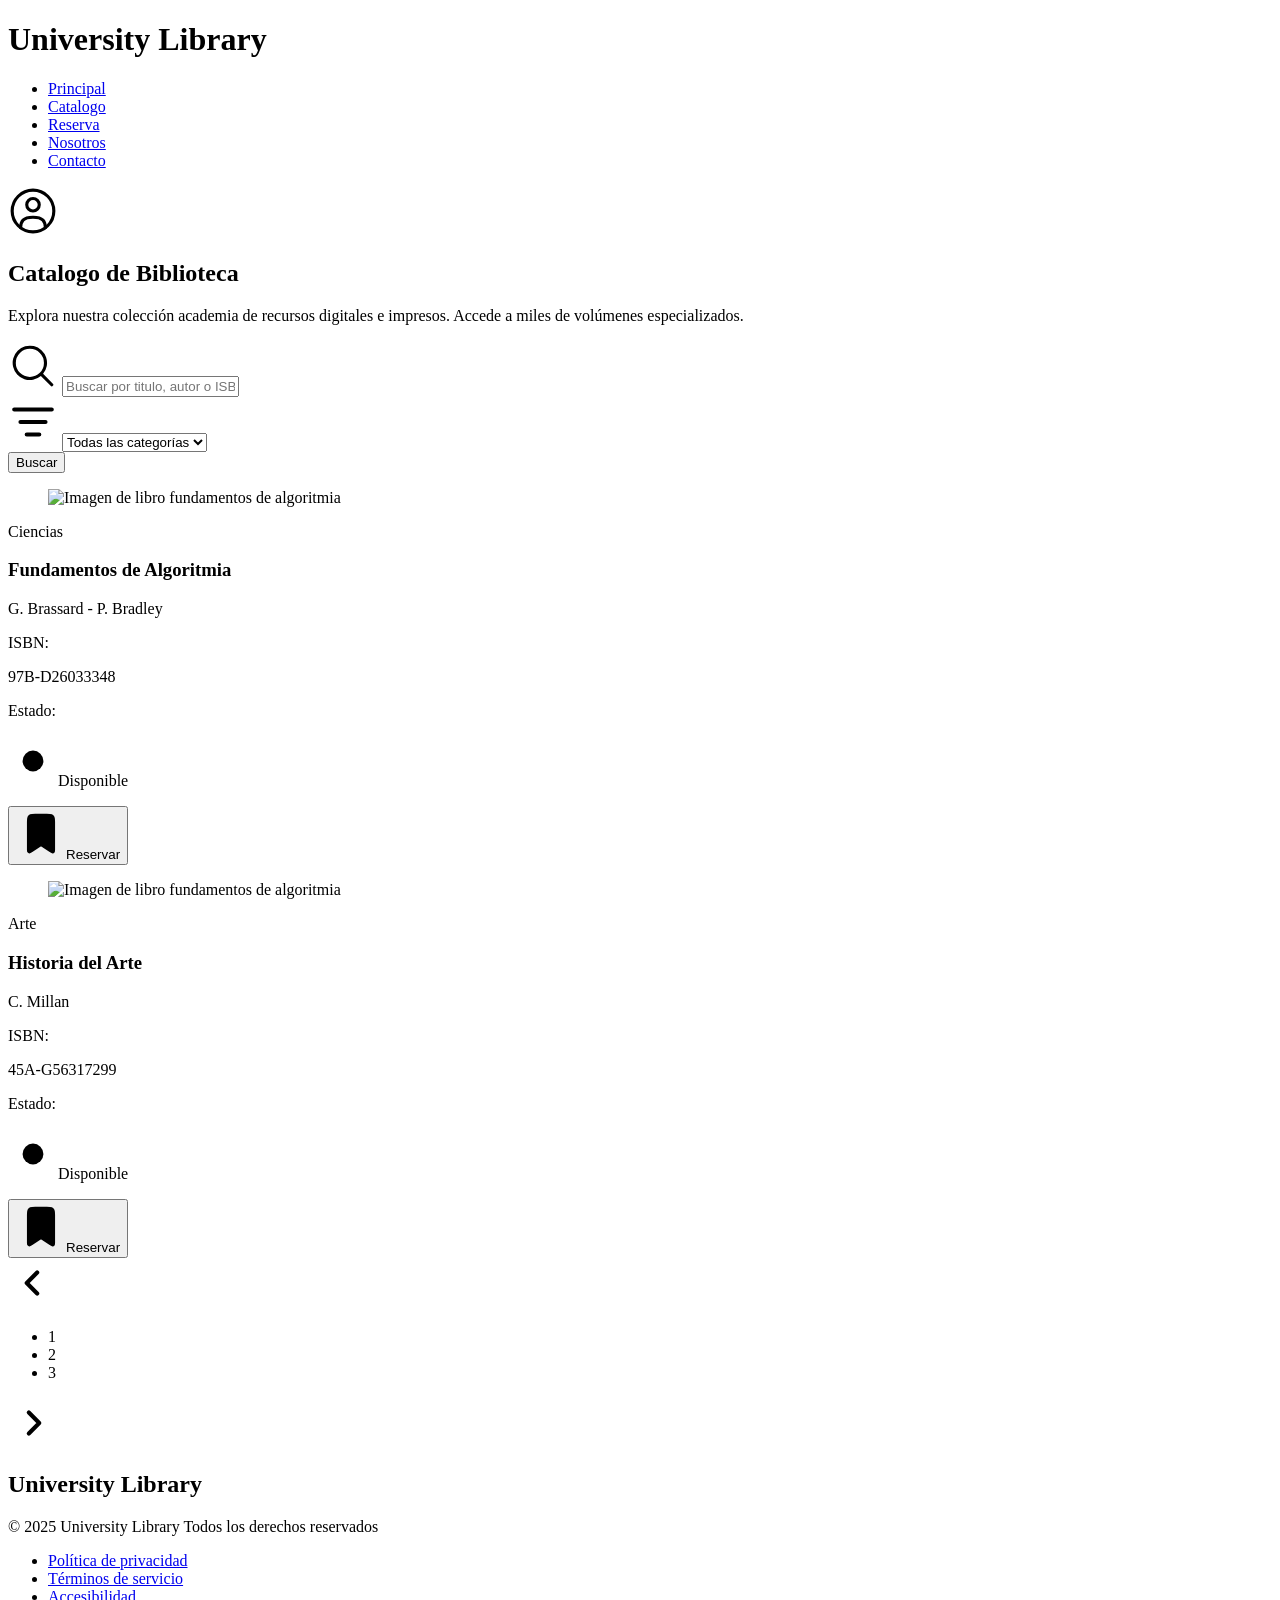
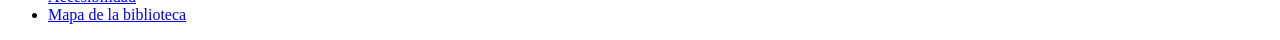
==== catalogo.html @ 0eb57100 "catalogo_y_reserva_completo" ====
<!doctype html>
<html lang="es">
  <head>
    <meta charset="UTF-8" />
    <meta name="viewport" content="width=device-width, initial-scale=1.0" />
    <title>Catalogo</title>
  </head>
  <body>
    <header>
      <h1>University Library</h1>
      <nav>
        <ul>
          <li>
            <a href="./index.html" target="_blank">Principal</a>
          </li>
          <li>
            <a href="./catalogo.html" target="_blank">Catalogo</a>
          </li>
          <li><a href="./reserva.html" target="_blank">Reserva</a></li>
          <li><a href="./nosotros.html" target="_blank">Nosotros</a></li>
          <li>
            <a href="./contacto.html" target="_blank">Contacto</a>
          </li>
        </ul>
      </nav>
      <svg
        xmlns="http://www.w3.org/2000/svg"
        width="50"
        height="50"
        viewBox="0 0 24 24"
      >
        <g fill="none" stroke="#000" stroke-width="1.5">
          <circle cx="12" cy="9" r="3" />
          <circle cx="12" cy="12" r="10" />
          <path
            stroke-linecap="round"
            d="M17.97 20c-.16-2.892-1.045-5-5.97-5s-5.81 2.108-5.97 5"
          />
        </g>
      </svg>
    </header>
    <main>
      <section>
        <h2>Catalogo de Biblioteca</h2>
        <p>
          Explora nuestra colección academia de recursos digitales e impresos.
          Accede a miles de volúmenes especializados.
        </p>
      </section>
      <section>
        <form action="">
          <div class="">
            <svg
              xmlns="http://www.w3.org/2000/svg"
              width="50"
              height="50"
              viewBox="0 0 256 256"
            >
              <path
                fill="#000"
                d="m229.66 218.34l-50.07-50.06a88.11 88.11 0 1 0-11.31 11.31l50.06 50.07a8 8 0 0 0 11.32-11.32M40 112a72 72 0 1 1 72 72a72.08 72.08 0 0 1-72-72"
              />
            </svg>
            <input
              type="text"
              name=""
              id=""
              placeholder="Buscar por titulo, autor o ISBN..."
            />
          </div>
          <div class="">
            <svg
              xmlns="http://www.w3.org/2000/svg"
              width="50"
              height="50"
              viewBox="0 0 24 24"
            >
              <path
                fill="none"
                stroke="#000"
                stroke-linecap="round"
                stroke-linejoin="round"
                stroke-width="2"
                d="M3 6h18M6 12h12m-9 6h6"
              />
            </svg>
            <select name="" id="">
              <option value="">Todas las categorías</option>
              <option value="">Terror</option>
              <option value="">Acción</option>
              <option value="">Romance</option>
            </select>
          </div>
          <button>Buscar</button>
        </form>
      </section>
      <!--Contenedor de cartas de libros-->
      <section>
        <section>
          <article>
            <figure>
              <img
                src="./Images/Img_libros/Fundamentos_algoritmia.jpg"
                alt="Imagen de libro fundamentos de algoritmia"
              />
            </figure>
            <div class="">
              <p>Ciencias</p>
              <div class="">
                <h3>Fundamentos de Algoritmia</h3>
                <p>G. Brassard - P. Bradley</p>
              </div>
              <div class="">
                <span>
                  <p>ISBN:</p>
                  <p>97B-D26033348</p>
                </span>
                <span>
                  <p>Estado:</p>
                  <p>
                    <svg
                      xmlns="http://www.w3.org/2000/svg"
                      width="50"
                      height="50"
                      viewBox="0 0 24 24"
                    >
                      <path
                        fill="#000"
                        d="M12 17a5 5 0 1 1 0-10a5 5 0 0 1 0 10Z"
                      /></svg
                    >Disponible
                  </p>
                </span>
              </div>
            </div>
            <button>
              <svg
                xmlns="http://www.w3.org/2000/svg"
                width="50"
                height="50"
                viewBox="0 0 24 24"
              >
                <path
                  fill="#000"
                  stroke="#000"
                  stroke-linecap="round"
                  stroke-linejoin="round"
                  stroke-width="1.5"
                  d="M6 6.2c0-1.12 0-1.68.218-2.108a2 2 0 0 1 .874-.874C7.52 3 8.08 3 9.2 3h5.6c1.12 0 1.68 0 2.108.218a2 2 0 0 1 .874.874C18 4.52 18 5.08 18 6.2v13.305c0 .486 0 .729-.101.862a.5.5 0 0 1-.37.198c-.167.01-.369-.125-.773-.394L12 17l-4.756 3.17c-.404.27-.606.405-.774.395a.5.5 0 0 1-.369-.198C6 20.234 6 19.991 6 19.505z"
                /></svg
              >Reservar
            </button>
          </article>
          <article>
            <figure>
              <img
                src="./Images/Img_libros/Historia_del_arte.png"
                alt="Imagen de libro fundamentos de algoritmia"
              />
            </figure>
            <div class="">
              <p>Arte</p>
              <div class="">
                <h3>Historia del Arte</h3>
                <p>C. Millan</p>
              </div>
              <div class="">
                <span>
                  <p>ISBN:</p>
                  <p>45A-G56317299</p>
                </span>
                <span>
                  <p>Estado:</p>
                  <p>
                    <svg
                      xmlns="http://www.w3.org/2000/svg"
                      width="50"
                      height="50"
                      viewBox="0 0 24 24"
                    >
                      <path
                        fill="#000"
                        d="M12 17a5 5 0 1 1 0-10a5 5 0 0 1 0 10Z"
                      /></svg
                    >Disponible
                  </p>
                </span>
              </div>
            </div>
            <button>
              <svg
                xmlns="http://www.w3.org/2000/svg"
                width="50"
                height="50"
                viewBox="0 0 24 24"
              >
                <path
                  fill="#000"
                  stroke="#000"
                  stroke-linecap="round"
                  stroke-linejoin="round"
                  stroke-width="1.5"
                  d="M6 6.2c0-1.12 0-1.68.218-2.108a2 2 0 0 1 .874-.874C7.52 3 8.08 3 9.2 3h5.6c1.12 0 1.68 0 2.108.218a2 2 0 0 1 .874.874C18 4.52 18 5.08 18 6.2v13.305c0 .486 0 .729-.101.862a.5.5 0 0 1-.37.198c-.167.01-.369-.125-.773-.394L12 17l-4.756 3.17c-.404.27-.606.405-.774.395a.5.5 0 0 1-.369-.198C6 20.234 6 19.991 6 19.505z"
                /></svg
              >Reservar
            </button>
          </article>
        </section>
        <div class="">
          <svg
            xmlns="http://www.w3.org/2000/svg"
            width="50"
            height="50"
            viewBox="0 0 24 24"
          >
            <path
              fill="none"
              stroke="#000"
              stroke-dasharray="10"
              stroke-linecap="round"
              stroke-linejoin="round"
              stroke-width="2"
              d="M9 12l5 -5M9 12l5 5"
            >
              <animate
                fill="freeze"
                attributeName="stroke-dashoffset"
                dur="0.4s"
                values="10;0"
              />
            </path>
          </svg>
          <ul>
            <li>1</li>
            <li>2</li>
            <li>3</li>
          </ul>
          <svg
            xmlns="http://www.w3.org/2000/svg"
            width="50"
            height="50"
            viewBox="0 0 24 24"
          >
            <path
              fill="none"
              stroke="#000"
              stroke-dasharray="10"
              stroke-linecap="round"
              stroke-linejoin="round"
              stroke-width="2"
              d="M15 12l-5 -5M15 12l-5 5"
            >
              <animate
                fill="freeze"
                attributeName="stroke-dashoffset"
                dur="0.4s"
                values="10;0"
              />
            </path>
          </svg>
        </div>
      </section>
    </main>
    <footer>
      <div class="">
        <h2>University Library</h2>
        <p>&copy; 2025 University Library Todos los derechos reservados</p>
      </div>
      <ul>
        <li>
          <a href="#">Política de privacidad</a>
        </li>
        <li>
          <a href="#">Términos de servicio</a>
        </li>
        <li>
          <a href="#">Accesibilidad</a>
        </li>
        <li>
          <a href="#">Mapa de la biblioteca</a>
        </li>
      </ul>
    </footer>
  </body>
</html>
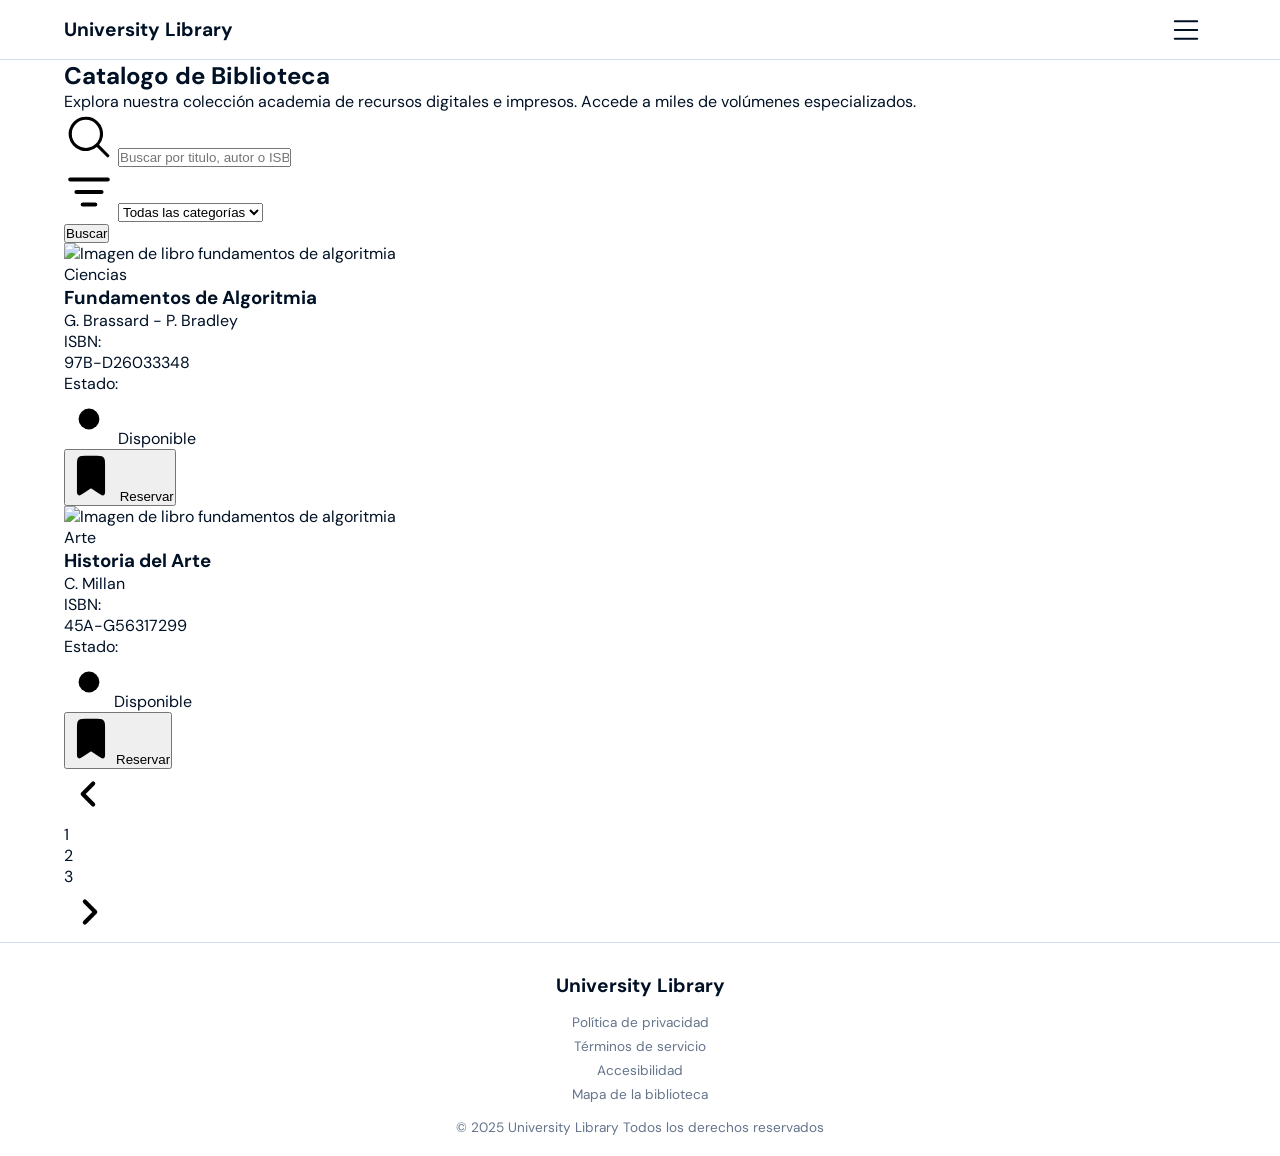
==== commit f4453deb: "estilos base aplicados" ====
--- a/catalogo.html
+++ b/catalogo.html
@@ -2,53 +2,71 @@
 <html lang="es">
   <head>
     <meta charset="UTF-8" />
-    <meta name="viewport" content="width=device-width, initial-scale=1.0" />
+    <meta
+      name="viewport"
+      content="width=device-width, 
+    initial-scale=1.0"
+    />
+    <link rel="stylesheet" href="./styles/base.css" />
+    <link rel="stylesheet" href="./styles/layout.css" />
+    <link rel="stylesheet" href="./styles/components.css" />
+    <link rel="stylesheet" href="./styles/pages.css" />
+    <link rel="stylesheet" href="./styles/responsive.css" />
     <title>Catalogo</title>
   </head>
-  <body>
-    <header>
-      <h1>University Library</h1>
-      <nav>
-        <ul>
-          <li>
-            <a href="./index.html" target="_blank">Principal</a>
-          </li>
-          <li>
-            <a href="./catalogo.html" target="_blank">Catalogo</a>
-          </li>
-          <li><a href="./reserva.html" target="_blank">Reserva</a></li>
-          <li><a href="./nosotros.html" target="_blank">Nosotros</a></li>
-          <li>
-            <a href="./contacto.html" target="_blank">Contacto</a>
-          </li>
-        </ul>
-      </nav>
-      <svg
-        xmlns="http://www.w3.org/2000/svg"
-        width="50"
-        height="50"
-        viewBox="0 0 24 24"
-      >
-        <g fill="none" stroke="#000" stroke-width="1.5">
-          <circle cx="12" cy="9" r="3" />
-          <circle cx="12" cy="12" r="10" />
-          <path
-            stroke-linecap="round"
-            d="M17.97 20c-.16-2.892-1.045-5-5.97-5s-5.81 2.108-5.97 5"
-          />
-        </g>
-      </svg>
+  <body class="overflow">
+    <header class="header">
+      <div class="header__container container">
+        <h1 class="header__logo">University Library</h1>
+        <div class="header__menuIcon"></div>
+        <nav class="header__nav">
+          <ul class="header__navList">
+            <h2 class="header__logo">University Library</h2>
+            <li class="header__navLi">
+              <a href="./index.html" class="header__navLink">Principal</a>
+            </li>
+            <li class="header__navLi">
+              <a href="./catalogo.html" class="header__navLink">Catalogo</a>
+            </li>
+            <li class="header__navLi">
+              <a href="./reserva.html" class="header__navLink">Reserva</a>
+            </li>
+            <li class="header__navLi">
+              <a href="./nosotros.html" class="header__navLink">Nosotros</a>
+            </li>
+            <li>
+              <a href="./contacto.html" class="header__navLink">Contacto</a>
+            </li>
+          </ul>
+        </nav>
+        <svg
+          xmlns="http://www.w3.org/2000/svg"
+          width="30"
+          height="30"
+          viewBox="0 0 24 24"
+          class="header__userIcon"
+        >
+          <g fill="none" stroke="#001125" stroke-width="1.5">
+            <circle cx="12" cy="9" r="3" />
+            <circle cx="12" cy="12" r="10" />
+            <path
+              stroke-linecap="round"
+              d="M17.97 20c-.16-2.892-1.045-5-5.97-5s-5.81 2.108-5.97 5"
+            />
+          </g>
+        </svg>
+      </div>
     </header>
-    <main>
+    <main class="container">
       <section>
         <h2>Catalogo de Biblioteca</h2>
-        <p>
+        <p class="text">
           Explora nuestra colección academia de recursos digitales e impresos.
           Accede a miles de volúmenes especializados.
         </p>
       </section>
       <section>
-        <form action="">
+        <form>
           <div class="">
             <svg
               xmlns="http://www.w3.org/2000/svg"
@@ -63,8 +81,6 @@
             </svg>
             <input
               type="text"
-              name=""
-              id=""
               placeholder="Buscar por titulo, autor o ISBN..."
             />
           </div>
@@ -84,7 +100,7 @@
                 d="M3 6h18M6 12h12m-9 6h6"
               />
             </svg>
-            <select name="" id="">
+            <select>
               <option value="">Todas las categorías</option>
               <option value="">Terror</option>
               <option value="">Acción</option>
@@ -111,11 +127,11 @@
                 <p>G. Brassard - P. Bradley</p>
               </div>
               <div class="">
-                <span>
+                <div>
                   <p>ISBN:</p>
                   <p>97B-D26033348</p>
-                </span>
-                <span>
+                </div>
+                <div>
                   <p>Estado:</p>
                   <p>
                     <svg
@@ -127,10 +143,11 @@
                       <path
                         fill="#000"
                         d="M12 17a5 5 0 1 1 0-10a5 5 0 0 1 0 10Z"
-                      /></svg
-                    >Disponible
+                      />
+                    </svg>
+                    Disponible
                   </p>
-                </span>
+                </div>
               </div>
             </div>
             <button>
@@ -147,8 +164,9 @@
                   stroke-linejoin="round"
                   stroke-width="1.5"
                   d="M6 6.2c0-1.12 0-1.68.218-2.108a2 2 0 0 1 .874-.874C7.52 3 8.08 3 9.2 3h5.6c1.12 0 1.68 0 2.108.218a2 2 0 0 1 .874.874C18 4.52 18 5.08 18 6.2v13.305c0 .486 0 .729-.101.862a.5.5 0 0 1-.37.198c-.167.01-.369-.125-.773-.394L12 17l-4.756 3.17c-.404.27-.606.405-.774.395a.5.5 0 0 1-.369-.198C6 20.234 6 19.991 6 19.505z"
-                /></svg
-              >Reservar
+                />
+              </svg>
+              Reservar
             </button>
           </article>
           <article>
@@ -165,11 +183,11 @@
                 <p>C. Millan</p>
               </div>
               <div class="">
-                <span>
+                <div>
                   <p>ISBN:</p>
                   <p>45A-G56317299</p>
-                </span>
-                <span>
+                </div>
+                <div>
                   <p>Estado:</p>
                   <p>
                     <svg
@@ -184,7 +202,7 @@
                       /></svg
                     >Disponible
                   </p>
-                </span>
+                </div>
               </div>
             </div>
             <button>
@@ -261,25 +279,26 @@
         </div>
       </section>
     </main>
-    <footer>
-      <div class="">
-        <h2>University Library</h2>
+    <footer class="footer">
+      <div class="footer__container container">
+        <h2 class="footer__logo">University Library</h2>
+        <ul class="footer__list">
+          <li class="footer__li">
+            <a href="#" class="footer__link">Política de privacidad</a>
+          </li>
+          <li class="footer__li">
+            <a href="#" class="footer__link">Términos de servicio</a>
+          </li>
+          <li class="footer__li">
+            <a href="#" class="footer__link">Accesibilidad</a>
+          </li>
+          <li class="footer__li">
+            <a href="#" class="footer__link">Mapa de la biblioteca</a>
+          </li>
+        </ul>
         <p>&copy; 2025 University Library Todos los derechos reservados</p>
       </div>
-      <ul>
-        <li>
-          <a href="#">Política de privacidad</a>
-        </li>
-        <li>
-          <a href="#">Términos de servicio</a>
-        </li>
-        <li>
-          <a href="#">Accesibilidad</a>
-        </li>
-        <li>
-          <a href="#">Mapa de la biblioteca</a>
-        </li>
-      </ul>
     </footer>
   </body>
+  <script src="./js/main.js"></script>
 </html>
--- a/styles/base.css
+++ b/styles/base.css
@@ -0,0 +1,33 @@
+@import url("https://fonts.googleapis.com/css2?family=DM+Sans:ital,opsz,wght@0,9..40,100..1000;1,9..40,100..1000&display=swap");
+
+@import "./utils.css";
+
+* {
+  padding: 0;
+  margin: 0;
+  box-sizing: border-box;
+}
+
+.overflow {
+  overflow-x: hidden;
+}
+
+body {
+  font-family: "DM Sans", sans-serif;
+  color: var(--c-primary);
+}
+
+.container {
+  width: 90%;
+  max-width: 1270px;
+  margin: 0 auto;
+}
+
+ul {
+  list-style: none;
+}
+
+a {
+  text-decoration: none;
+  color: var(--c-secondary);
+}
--- a/styles/layout.css
+++ b/styles/layout.css
@@ -0,0 +1,98 @@
+@import "./utils.css";
+
+:root {
+  --menu-bar: url("../Images/Icons/bar.svg");
+  --menu-close: url("../Images/Icons/close.svg");
+}
+
+/*Header Styles*/
+.header {
+  height: 60px;
+  border-bottom: 1px solid var(--c-tertiary-light);
+}
+.header__container {
+  display: grid;
+  grid-template-columns: 1fr 60px;
+  align-items: center;
+  height: 100%;
+}
+.header__logo {
+  font-size: 1.2rem;
+}
+.header__nav {
+  position: absolute;
+  top: 0;
+  left: -100%;
+  right: 0;
+  bottom: 0;
+  display: grid;
+  align-items: center;
+  justify-items: center;
+  width: 100%;
+  padding: 20px;
+  background-color: var(--c-neutral);
+  transition: left 0.3s ease-in-out;
+}
+.header__navList {
+  display: flex;
+  flex-direction: column;
+  align-items: center;
+  gap: 1rem;
+}
+.header__navList h2 {
+  padding-bottom: 14px;
+}
+.header__userIcon {
+  display: none;
+  justify-self: center;
+  width: 32px;
+  cursor: pointer;
+}
+.header__menuIcon {
+  position: relative;
+  z-index: 60;
+  align-self: center;
+  justify-self: center;
+  width: 30px;
+  height: 30px;
+  background-image: var(--menu-bar);
+  background-position: center;
+  background-size: cover;
+  transition: background 0.3s ease-in-out;
+}
+.header__menuIcon--close {
+  background-image: var(--menu-close);
+}
+.header__nav--active {
+  left: 0;
+}
+/*--------------------------------------------------------------*/
+
+/*Footer Styles*/
+.footer {
+  padding-top: 30px;
+  padding-bottom: 20px;
+  border-top: 1px solid var(--c-tertiary-light);
+}
+.footer__container {
+  display: grid;
+  justify-items: center;
+  gap: 1rem;
+  font-size: 0.85rem;
+  color: var(--c-tertiary);
+  text-align: center;
+}
+
+.footer__logo {
+  font-size: 1.2rem;
+  color: var(--c-primary);
+}
+
+.footer__list {
+  display: flex;
+  flex-direction: column;
+  gap: 7px;
+}
+.footer__link {
+  color: var(--c-tertiary);
+}
--- a/styles/components.css
+++ b/styles/components.css
@@ -0,0 +1,8 @@
+.btn__blue {
+  width: 190px;
+  height: 45px;
+  font-size: 18px;
+  color: white;
+  background-color: rgb(16, 16, 85);
+  border: none;
+}
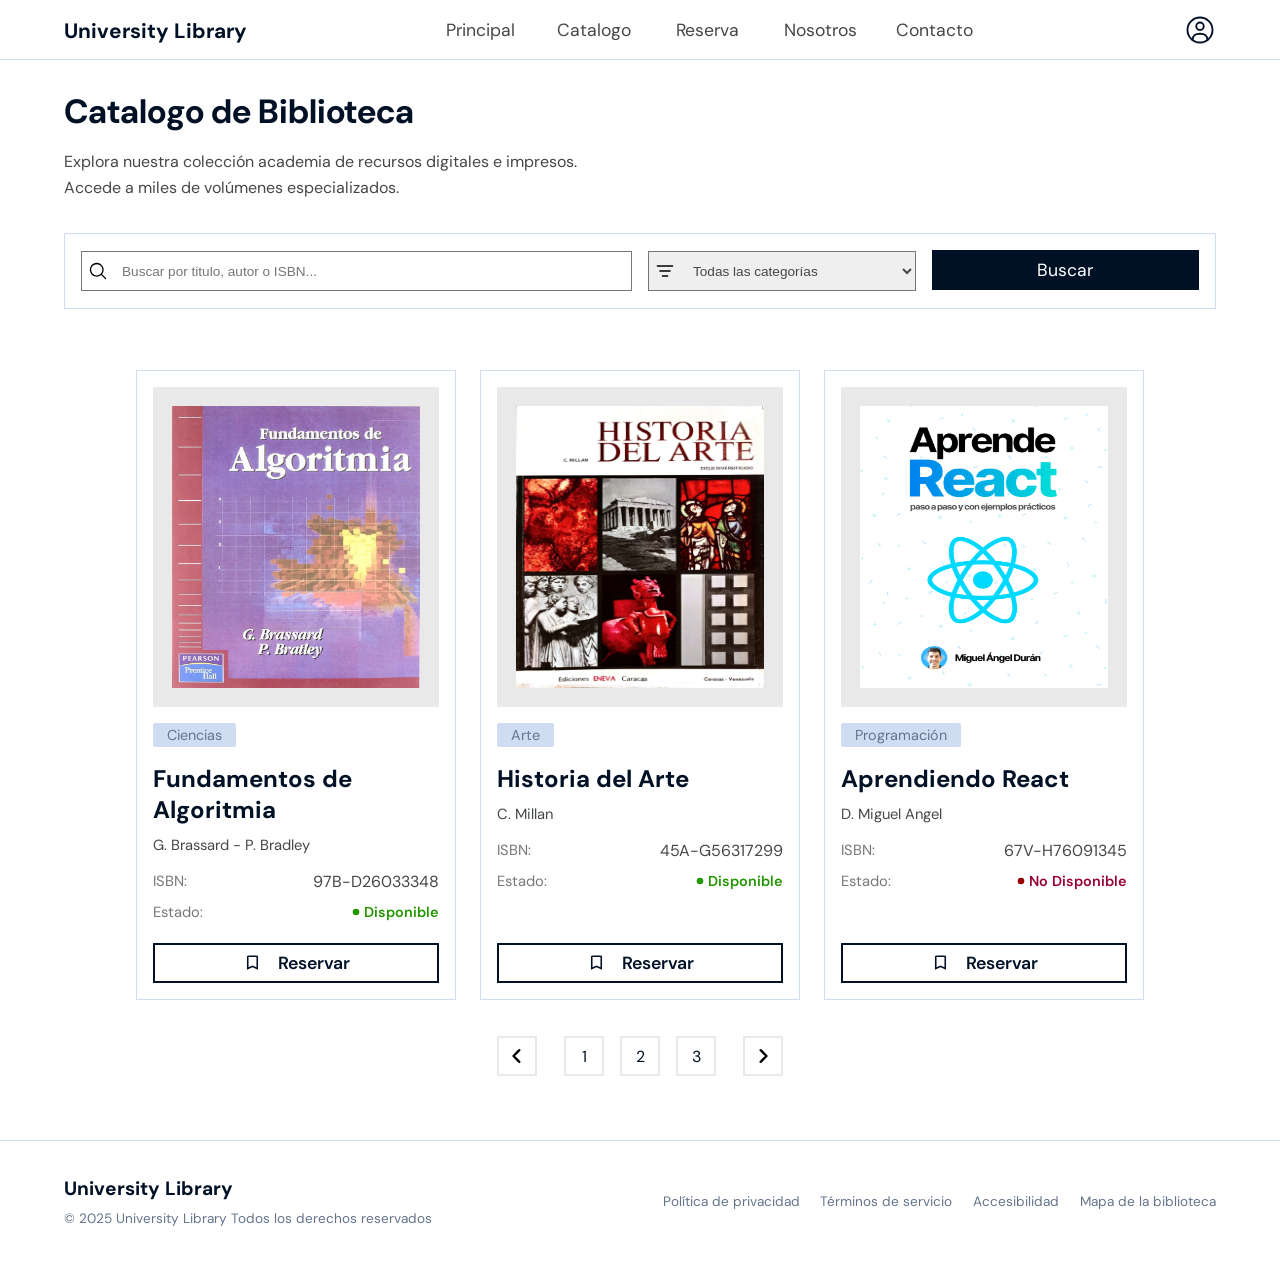
==== commit 0725c0f9: "estilos de paginas in-re-ca aplicados" ====
--- a/catalogo.html
+++ b/catalogo.html
@@ -10,15 +10,33 @@
     <link rel="stylesheet" href="./styles/base.css" />
     <link rel="stylesheet" href="./styles/layout.css" />
     <link rel="stylesheet" href="./styles/components.css" />
-    <link rel="stylesheet" href="./styles/pages.css" />
-    <link rel="stylesheet" href="./styles/responsive.css" />
+    <link rel="stylesheet" href="./styles/pages/catalog.css" />
+    <link rel="stylesheet" href="./styles/responsive/r-catalog.css" />
     <title>Catalogo</title>
   </head>
   <body class="overflow">
     <header class="header">
       <div class="header__container container">
         <h1 class="header__logo">University Library</h1>
-        <div class="header__menuIcon"></div>
+        <div class="header__contIcons">
+          <div class="header__menuIcon"></div>
+          <svg
+            xmlns="http://www.w3.org/2000/svg"
+            width="30"
+            height="30"
+            viewBox="0 0 24 24"
+            class="header__userIcon"
+          >
+            <g fill="none" stroke="#001125" stroke-width="1.5">
+              <circle cx="12" cy="9" r="3" />
+              <circle cx="12" cy="12" r="10" />
+              <path
+                stroke-linecap="round"
+                d="M17.97 20c-.16-2.892-1.045-5-5.97-5s-5.81 2.108-5.97 5"
+              />
+            </g>
+          </svg>
+        </div>
         <nav class="header__nav">
           <ul class="header__navList">
             <h2 class="header__logo">University Library</h2>
@@ -34,45 +52,30 @@
             <li class="header__navLi">
               <a href="./nosotros.html" class="header__navLink">Nosotros</a>
             </li>
-            <li>
+            <li class="header__navLi">
               <a href="./contacto.html" class="header__navLink">Contacto</a>
             </li>
           </ul>
         </nav>
-        <svg
-          xmlns="http://www.w3.org/2000/svg"
-          width="30"
-          height="30"
-          viewBox="0 0 24 24"
-          class="header__userIcon"
-        >
-          <g fill="none" stroke="#001125" stroke-width="1.5">
-            <circle cx="12" cy="9" r="3" />
-            <circle cx="12" cy="12" r="10" />
-            <path
-              stroke-linecap="round"
-              d="M17.97 20c-.16-2.892-1.045-5-5.97-5s-5.81 2.108-5.97 5"
-            />
-          </g>
-        </svg>
       </div>
     </header>
-    <main class="container">
-      <section>
-        <h2>Catalogo de Biblioteca</h2>
-        <p class="text">
+    <main class="catalog container">
+      <section class="hero__catalog">
+        <h2 class="hero__title">Catalogo de Biblioteca</h2>
+        <p class="hero__text">
           Explora nuestra colección academia de recursos digitales e impresos.
           Accede a miles de volúmenes especializados.
         </p>
       </section>
-      <section>
-        <form>
-          <div class="">
+      <section class="section__form">
+        <form class="form__catalog">
+          <div class="form__cnInput">
             <svg
               xmlns="http://www.w3.org/2000/svg"
-              width="50"
-              height="50"
+              width="20"
+              height="20"
               viewBox="0 0 256 256"
+              class="form_iconInput"
             >
               <path
                 fill="#000"
@@ -82,14 +85,16 @@
             <input
               type="text"
               placeholder="Buscar por titulo, autor o ISBN..."
+              class="form_catInput"
             />
           </div>
-          <div class="">
+          <div class="form__cnInput">
             <svg
               xmlns="http://www.w3.org/2000/svg"
-              width="50"
-              height="50"
+              width="20"
+              height="20"
               viewBox="0 0 24 24"
+              class="form_iconInput"
             >
               <path
                 fill="none"
@@ -100,48 +105,50 @@
                 d="M3 6h18M6 12h12m-9 6h6"
               />
             </svg>
-            <select>
+            <select class="form_catInput">
               <option value="">Todas las categorías</option>
               <option value="">Terror</option>
               <option value="">Acción</option>
               <option value="">Romance</option>
             </select>
           </div>
-          <button>Buscar</button>
+          <button class="btn__blue form__cnBtn">Buscar</button>
         </form>
       </section>
       <!--Contenedor de cartas de libros-->
-      <section>
-        <section>
-          <article>
-            <figure>
+      <section class="bookCard__section">
+        <section class="bookCard__container">
+          <article class="bookCard">
+            <figure class="bookCard__figure">
               <img
-                src="./Images/Img_libros/Fundamentos_algoritmia.jpg"
+                src="./Images/Img_books/Fundamentos_algoritmia.jpg"
                 alt="Imagen de libro fundamentos de algoritmia"
+                class="bookCard__img"
               />
             </figure>
-            <div class="">
-              <p>Ciencias</p>
-              <div class="">
-                <h3>Fundamentos de Algoritmia</h3>
-                <p>G. Brassard - P. Bradley</p>
-              </div>
-              <div class="">
-                <div>
-                  <p>ISBN:</p>
-                  <p>97B-D26033348</p>
-                </div>
-                <div>
-                  <p>Estado:</p>
-                  <p>
+            <div class="bookCard__bookInfo">
+              <p class="bookCard__categoryText">Ciencias</p>
+              <div class="bookCard__bookData">
+                <h3 class="bookCard__bookTitle">Fundamentos de Algoritmia</h3>
+                <p class="bookCard__bookAutor">G. Brassard - P. Bradley</p>
+              </div>
+              <div class="bookCard__bookData">
+                <div class="bookCard__bookDataState">
+                  <p class="bookCard__isbnText">ISBN:</p>
+                  <p class="bookCard__isbnNumber">97B-D26033348</p>
+                </div>
+                <div class="bookCard__bookDataState">
+                  <p class="bookCard__isbnText">Estado:</p>
+                  <p class="bookCard__bookState">
                     <svg
                       xmlns="http://www.w3.org/2000/svg"
                       width="50"
                       height="50"
                       viewBox="0 0 24 24"
+                      class="bookCard__iconState"
                     >
                       <path
-                        fill="#000"
+                        fill="#239700"
                         d="M12 17a5 5 0 1 1 0-10a5 5 0 0 1 0 10Z"
                       />
                     </svg>
@@ -150,54 +157,53 @@
                 </div>
               </div>
             </div>
-            <button>
+            <button class="btn__blue bookCard__btnReserve">
               <svg
                 xmlns="http://www.w3.org/2000/svg"
-                width="50"
-                height="50"
+                width="19"
+                height="19"
                 viewBox="0 0 24 24"
+                class="bookCard__iconReserve"
               >
                 <path
-                  fill="#000"
-                  stroke="#000"
-                  stroke-linecap="round"
-                  stroke-linejoin="round"
-                  stroke-width="1.5"
-                  d="M6 6.2c0-1.12 0-1.68.218-2.108a2 2 0 0 1 .874-.874C7.52 3 8.08 3 9.2 3h5.6c1.12 0 1.68 0 2.108.218a2 2 0 0 1 .874.874C18 4.52 18 5.08 18 6.2v13.305c0 .486 0 .729-.101.862a.5.5 0 0 1-.37.198c-.167.01-.369-.125-.773-.394L12 17l-4.756 3.17c-.404.27-.606.405-.774.395a.5.5 0 0 1-.369-.198C6 20.234 6 19.991 6 19.505z"
+                  fill="#001125"
+                  d="M5 21V5q0-.825.588-1.412T7 3h10q.825 0 1.413.588T19 5v16l-7-3zm2-3.05l5-2.15l5 2.15V5H7zM7 5h10z"
                 />
               </svg>
               Reservar
             </button>
           </article>
-          <article>
-            <figure>
+          <article class="bookCard">
+            <figure class="bookCard__figure">
               <img
-                src="./Images/Img_libros/Historia_del_arte.png"
+                src="./Images/Img_books/Historia_del_arte.png"
                 alt="Imagen de libro fundamentos de algoritmia"
+                class="bookCard__img"
               />
             </figure>
-            <div class="">
-              <p>Arte</p>
-              <div class="">
-                <h3>Historia del Arte</h3>
-                <p>C. Millan</p>
-              </div>
-              <div class="">
-                <div>
-                  <p>ISBN:</p>
-                  <p>45A-G56317299</p>
-                </div>
-                <div>
-                  <p>Estado:</p>
-                  <p>
+            <div class="bookCard__bookInfo">
+              <p class="bookCard__categoryText">Arte</p>
+              <div class="bookCard__bookData">
+                <h3 class="bookCard__bookTitle">Historia del Arte</h3>
+                <p class="bookCard__bookAutor">C. Millan</p>
+              </div>
+              <div class="bookCard__bookData">
+                <div class="bookCard__bookDataState">
+                  <p class="bookCard__isbnText">ISBN:</p>
+                  <p class="bookCard__isbnNumber">45A-G56317299</p>
+                </div>
+                <div class="bookCard__bookDataState">
+                  <p class="bookCard__isbnText">Estado:</p>
+                  <p class="bookCard__bookState">
                     <svg
                       xmlns="http://www.w3.org/2000/svg"
                       width="50"
                       height="50"
                       viewBox="0 0 24 24"
+                      class="bookCard__iconState"
                     >
                       <path
-                        fill="#000"
+                        fill="#239700"
                         d="M12 17a5 5 0 1 1 0-10a5 5 0 0 1 0 10Z"
                       /></svg
                     >Disponible
@@ -205,31 +211,86 @@
                 </div>
               </div>
             </div>
-            <button>
+            <button class="btn__blue bookCard__btnReserve">
               <svg
                 xmlns="http://www.w3.org/2000/svg"
-                width="50"
-                height="50"
+                width="19"
+                height="19"
                 viewBox="0 0 24 24"
+                class="bookCard__iconReserve"
               >
                 <path
-                  fill="#000"
-                  stroke="#000"
-                  stroke-linecap="round"
-                  stroke-linejoin="round"
-                  stroke-width="1.5"
-                  d="M6 6.2c0-1.12 0-1.68.218-2.108a2 2 0 0 1 .874-.874C7.52 3 8.08 3 9.2 3h5.6c1.12 0 1.68 0 2.108.218a2 2 0 0 1 .874.874C18 4.52 18 5.08 18 6.2v13.305c0 .486 0 .729-.101.862a.5.5 0 0 1-.37.198c-.167.01-.369-.125-.773-.394L12 17l-4.756 3.17c-.404.27-.606.405-.774.395a.5.5 0 0 1-.369-.198C6 20.234 6 19.991 6 19.505z"
-                /></svg
-              >Reservar
+                  fill="#001125"
+                  d="M5 21V5q0-.825.588-1.412T7 3h10q.825 0 1.413.588T19 5v16l-7-3zm2-3.05l5-2.15l5 2.15V5H7zM7 5h10z"
+                />
+              </svg>
+              Reservar
+            </button>
+          </article>
+          <article class="bookCard">
+            <figure class="bookCard__figure">
+              <img
+                src="./Images/Img_books/aprende-react.png"
+                alt="Imagen de libro aprendiendo React"
+                class="bookCard__img"
+              />
+            </figure>
+            <div class="bookCard__bookInfo">
+              <p class="bookCard__categoryText">Programación</p>
+              <div class="bookCard__bookData">
+                <h3 class="bookCard__bookTitle">Aprendiendo React</h3>
+                <p class="bookCard__bookAutor">D. Miguel Angel</p>
+              </div>
+              <div class="bookCard__bookData">
+                <div class="bookCard__bookDataState">
+                  <p class="bookCard__isbnText">ISBN:</p>
+                  <p class="bookCard__isbnNumber">67V-H76091345</p>
+                </div>
+                <div class="bookCard__bookDataState">
+                  <p class="bookCard__isbnText">Estado:</p>
+                  <p
+                    class="bookCard__bookState bookCard__bookkStateNotAvailable"
+                  >
+                    <svg
+                      xmlns="http://www.w3.org/2000/svg"
+                      width="50"
+                      height="50"
+                      viewBox="0 0 24 24"
+                      class="bookCard__iconState"
+                    >
+                      <path
+                        fill="#970000"
+                        d="M12 17a5 5 0 1 1 0-10a5 5 0 0 1 0 10Z"
+                      /></svg
+                    >No Disponible
+                  </p>
+                </div>
+              </div>
+            </div>
+            <button class="btn__blue bookCard__btnReserve">
+              <svg
+                xmlns="http://www.w3.org/2000/svg"
+                width="19"
+                height="19"
+                viewBox="0 0 24 24"
+                class="bookCard__iconReserve"
+              >
+                <path
+                  fill="#001125"
+                  d="M5 21V5q0-.825.588-1.412T7 3h10q.825 0 1.413.588T19 5v16l-7-3zm2-3.05l5-2.15l5 2.15V5H7zM7 5h10z"
+                />
+              </svg>
+              Reservar
             </button>
           </article>
         </section>
-        <div class="">
+        <div class="catalog__pagination">
           <svg
             xmlns="http://www.w3.org/2000/svg"
-            width="50"
-            height="50"
+            width="30"
+            height="30"
             viewBox="0 0 24 24"
+            class="pagination__iconChevron"
           >
             <path
               fill="none"
@@ -248,16 +309,17 @@
               />
             </path>
           </svg>
-          <ul>
-            <li>1</li>
-            <li>2</li>
-            <li>3</li>
+          <ul class="pagination__list">
+            <li class="pagination__li">1</li>
+            <li class="pagination__li">2</li>
+            <li class="pagination__li">3</li>
           </ul>
           <svg
             xmlns="http://www.w3.org/2000/svg"
             width="50"
             height="50"
             viewBox="0 0 24 24"
+            class="pagination__iconChevron"
           >
             <path
               fill="none"
--- a/styles/layout.css
+++ b/styles/layout.css
@@ -12,38 +12,21 @@
 }
 .header__container {
   display: grid;
-  grid-template-columns: 1fr 60px;
+  grid-template-columns: 1fr 80px;
   align-items: center;
   height: 100%;
 }
 .header__logo {
+  width: fit-content;
   font-size: 1.2rem;
 }
-.header__nav {
-  position: absolute;
-  top: 0;
-  left: -100%;
-  right: 0;
-  bottom: 0;
-  display: grid;
-  align-items: center;
-  justify-items: center;
-  width: 100%;
-  padding: 20px;
-  background-color: var(--c-neutral);
-  transition: left 0.3s ease-in-out;
-}
-.header__navList {
+.header__contIcons {
   display: flex;
-  flex-direction: column;
-  align-items: center;
-  gap: 1rem;
-}
-.header__navList h2 {
-  padding-bottom: 14px;
+  align-items: center;
+  justify-content: space-between;
+  height: 100%;
 }
 .header__userIcon {
-  display: none;
   justify-self: center;
   width: 32px;
   cursor: pointer;
@@ -63,6 +46,36 @@
 .header__menuIcon--close {
   background-image: var(--menu-close);
 }
+.header__nav {
+  position: absolute;
+  z-index: 50;
+  top: 0;
+  left: -100%;
+  right: 0;
+  bottom: 0;
+  height: 100dvh;
+  display: grid;
+  align-items: center;
+  justify-items: center;
+  width: 100%;
+  padding: 20px;
+  background-color: var(--c-neutral);
+  transition: left 0.3s ease-in-out;
+}
+.header__navList {
+  display: flex;
+  flex-direction: column;
+  align-items: center;
+  gap: 1rem;
+}
+.header__navList h2 {
+  padding-bottom: 15px;
+}
+.header__navLink {
+  font-size: 1.1rem;
+  transition: all 0.3s ease-in-out;
+}
+
 .header__nav--active {
   left: 0;
 }
@@ -70,8 +83,7 @@
 
 /*Footer Styles*/
 .footer {
-  padding-top: 30px;
-  padding-bottom: 20px;
+  padding-block: 30px;
   border-top: 1px solid var(--c-tertiary-light);
 }
 .footer__container {
@@ -96,3 +108,132 @@
 .footer__link {
   color: var(--c-tertiary);
 }
+
+@media (min-width: 767px) {
+  /*Header Styles*/
+  .header__container {
+    grid-template-columns: 1fr 100px;
+  }
+  .header__logo {
+    font-size: 1.3rem;
+  }
+
+  /*Footer Styles*/
+  .footer__container {
+    grid-template-columns: 380px 1fr;
+    grid-template-rows: 40px 25px;
+    justify-items: start;
+    align-items: center;
+    justify-content: space-between;
+    gap: 0;
+    column-gap: 1.2rem;
+  }
+  .footer__list {
+    grid-column: 2/3;
+    grid-row: 1/3;
+    display: flex;
+    flex-direction: row;
+    justify-content: end;
+    flex-wrap: wrap;
+    gap: 14px;
+    height: 50px;
+    width: 100%;
+  }
+  .footer__link {
+    transition: color 0.3s ease-in-out;
+    &:hover {
+      color: var(--c-primary);
+    }
+  }
+}
+
+@media (min-width: 810px) {
+  /*Header Styles*/
+  .header__container {
+    grid-template-columns: 185px 1fr 50px;
+    grid-template-rows: 60px;
+  }
+  .header__contIcons {
+    grid-column: 3/4;
+    justify-content: end;
+  }
+  .header__menuIcon {
+    display: none;
+  }
+  .header__nav {
+    grid-column: 2/3;
+    grid-row: 1/2;
+    position: unset;
+    z-index: 50;
+    inset: unset;
+    display: flex;
+    justify-content: center;
+    height: 100%;
+    width: 100%;
+    padding: 0px;
+    background-color: transparent;
+    transition: left 0.3s ease-in-out;
+  }
+  .header__navList {
+    display: flex;
+    flex-direction: row;
+    align-items: center;
+    gap: 1.2rem;
+  }
+  .header__navList h2 {
+    display: none;
+    padding-bottom: 0px;
+  }
+}
+
+@media (min-width: 930px) {
+  /*Footer Styles*/
+  .header__navList {
+    gap: 1.9rem;
+  }
+  /*Footer Styles*/
+  .footer__container {
+    grid-template-rows: 35px 25px;
+  }
+  .footer__list {
+    align-items: center;
+    height: 30px;
+  }
+}
+
+@media (min-width: 1100px) {
+  /*Heder Styles*/
+  .header__navLi {
+    position: relative;
+    display: flex;
+    justify-content: center;
+    width: 83px;
+    padding-inline: 4px;
+    &:hover > .header__navLink {
+      font-weight: 600;
+      color: var(--c-primary);
+    }
+  }
+  .header__navLi::after {
+    position: absolute;
+    left: 0;
+    bottom: -7px;
+    content: "";
+    display: block;
+    height: 4px;
+    width: 0%;
+    background-color: var(--c-primary);
+    border-radius: 1px;
+    transition: width 0.3s ease-in-out;
+  }
+  .header__navLi:hover::after {
+    width: 100%;
+  }
+  /*Footer Styles*/
+  .footer__container {
+    grid-template-columns: 380px 570px;
+  }
+  .footer__list {
+    gap: 1.3rem;
+  }
+}
--- a/styles/components.css
+++ b/styles/components.css
@@ -1,8 +1,15 @@
+@import "./utils.css";
+
 .btn__blue {
-  width: 190px;
-  height: 45px;
-  font-size: 18px;
+  width: 100%;
+  height: 40px;
+  font-size: 1.1rem;
+  font-family: "DM Sans", sans-serif;
   color: white;
-  background-color: rgb(16, 16, 85);
+  background-color: var(--c-primary);
   border: none;
+  transition: cursor 0.3s ease-in-out;
+  &:hover {
+    cursor: pointer;
+  }
 }
--- a/styles/pages/catalog.css
+++ b/styles/pages/catalog.css
@@ -0,0 +1,185 @@
+@import "../utils.css";
+
+/*Page Catalog Styles*/
+/*hero*/
+.hero__catalog {
+  display: grid;
+  gap: 1rem;
+  padding-top: 30px;
+}
+.hero__title {
+  font-size: 2.1rem;
+}
+.hero__text {
+  max-width: 560px;
+  color: var(--c-secondary);
+  line-height: 26px;
+}
+.section__form {
+  padding-block: 2rem;
+}
+.form__catalog {
+  display: grid;
+  gap: 1rem;
+  padding: 1rem;
+  border: 1px solid var(--c-tertiary-light);
+}
+.form__cnInput {
+  position: relative;
+  display: grid;
+  align-items: center;
+}
+.form_catInput {
+  width: 100%;
+  height: 40px;
+  font-size: 0.85rem;
+  color: var(--c-secondary);
+  padding: 7px;
+  padding-left: 40px;
+  border: 1px solid var(--c-secondary-light);
+  outline: none;
+}
+.form_iconInput {
+  position: absolute;
+  left: 7px;
+}
+/*Book Catalog Card*/
+.bookCard__section {
+  display: grid;
+  justify-items: center;
+  width: 100%;
+  margin-top: 1.8rem;
+  margin-bottom: 4rem;
+}
+.bookCard__container {
+  display: grid;
+  justify-items: center;
+  gap: 1.5rem;
+  width: 100%;
+  margin-bottom: 2.3rem;
+}
+.bookCard {
+  position: relative;
+  width: 100%;
+  max-width: 320px;
+  padding: 1rem;
+  padding-bottom: 56px;
+  border: 1px solid var(--c-tertiary-light);
+}
+.bookCard__figure {
+  width: 100%;
+  height: 320px;
+  padding: 1.2rem;
+  background-color: var(--c-secondary-extra-light);
+}
+.bookCard__img {
+  display: block;
+  width: 100%;
+  height: 100%;
+}
+.bookCard__bookInfo {
+  display: flex;
+  flex-direction: column;
+  gap: 1rem;
+  padding-top: 1rem;
+  padding-bottom: 1.3rem;
+}
+.bookCard__categoryText {
+  width: fit-content;
+  font-size: 0.9rem;
+  color: var(--c-tertiary);
+  padding: 3px 14px;
+  background-color: var(--c-tertiary-light);
+  border-radius: 2px;
+}
+.bookCard__bookData {
+  display: flex;
+  flex-direction: column;
+  gap: 10px;
+}
+.bookCard__bookTitle {
+  font-size: 1.5rem;
+}
+.bookCard__bookAutor {
+  font-size: 0.92rem;
+  color: var(--c-secondary);
+}
+.bookCard__bookDataState {
+  display: flex;
+  justify-content: space-between;
+}
+.bookCard__isbnText {
+  color: var(--c-secondary-light);
+  font-size: 0.92rem;
+}
+.bookCard__isbnNumber {
+  color: var(--c-secondary);
+}
+.bookCard__bookState {
+  display: flex;
+  align-items: center;
+  font-size: 0.9rem;
+  font-weight: 600;
+  color: var(--c-green);
+}
+.bookCard__iconState {
+  width: 16px;
+  height: 16px;
+}
+.bookCard__bookkStateNotAvailable {
+  color: var(--c-red);
+}
+.bookCard__btnReserve {
+  position: absolute;
+  left: 1rem;
+  bottom: 1rem;
+  width: calc(100% - 2rem);
+  display: flex;
+  align-items: center;
+  justify-content: center;
+  gap: 1rem;
+  font-weight: 600;
+  color: var(--c-primary);
+  background-color: transparent;
+  border: 2px solid var(--c-primary);
+}
+/*Pagination Styles*/
+.catalog__pagination {
+  display: flex;
+  align-items: center;
+  justify-content: center;
+  gap: 1.7rem;
+  width: 100%;
+  max-width: 400px;
+}
+.pagination__list {
+  display: flex;
+  gap: 1rem;
+}
+.pagination__li {
+  display: grid;
+  place-items: center;
+  width: 40px;
+  height: 40px;
+  border: 2.4px solid var(--c-secondary-extra-light);
+  transition: all 0.3s ease-in-out;
+  &:hover {
+    cursor: pointer;
+    background-color: var(--c-secondary-extra-light);
+    border-color: var(--c-secondary-light);
+  }
+}
+.pagination__iconChevron {
+  width: 40px;
+  height: 40px;
+  padding: 4px;
+  border: 2.4px solid var(--c-secondary-extra-light);
+  transition: all 0.3s ease-in-out;
+  &:hover {
+    cursor: pointer;
+    background-color: var(--c-secondary-extra-light);
+    border-color: var(--c-secondary-light);
+  }
+}
+
+/*--------------------------------------------------------------*/
--- a/styles/responsive/r-catalog.css
+++ b/styles/responsive/r-catalog.css
@@ -0,0 +1,43 @@
+@media (min-width: 767px) {
+  /*hero*/
+  .form__catalog {
+    grid-template-columns: repeat(2, 1fr);
+    grid-template-rows: 42px 42px;
+  }
+  .form__cnInput:nth-child(1) {
+    grid-row: 1/2;
+    grid-column: 1/3;
+  }
+  .form__cnInput:nth-child(2) {
+    grid-row: 2/2;
+    grid-column: 1/2;
+  }
+  .form__cnBtn {
+    grid-row: 2/2;
+    grid-column: 2/3;
+  }
+  /*Cards Books*/
+  .bookCard__container {
+    grid-template-columns: repeat(auto-fit, 320px);
+    justify-content: center;
+  }
+}
+@media (min-width: 1000px) {
+  /*hero*/
+  .form__catalog {
+    grid-template-columns: repeat(4, 1fr);
+    grid-template-rows: 42px;
+  }
+  .form__cnInput:nth-child(1) {
+    grid-row: 1/2;
+    grid-column: 1/3;
+  }
+  .form__cnInput:nth-child(2) {
+    grid-row: 1/2;
+    grid-column: 3/4;
+  }
+  .form__cnBtn {
+    grid-row: 1/2;
+    grid-column: 4/5;
+  }
+}
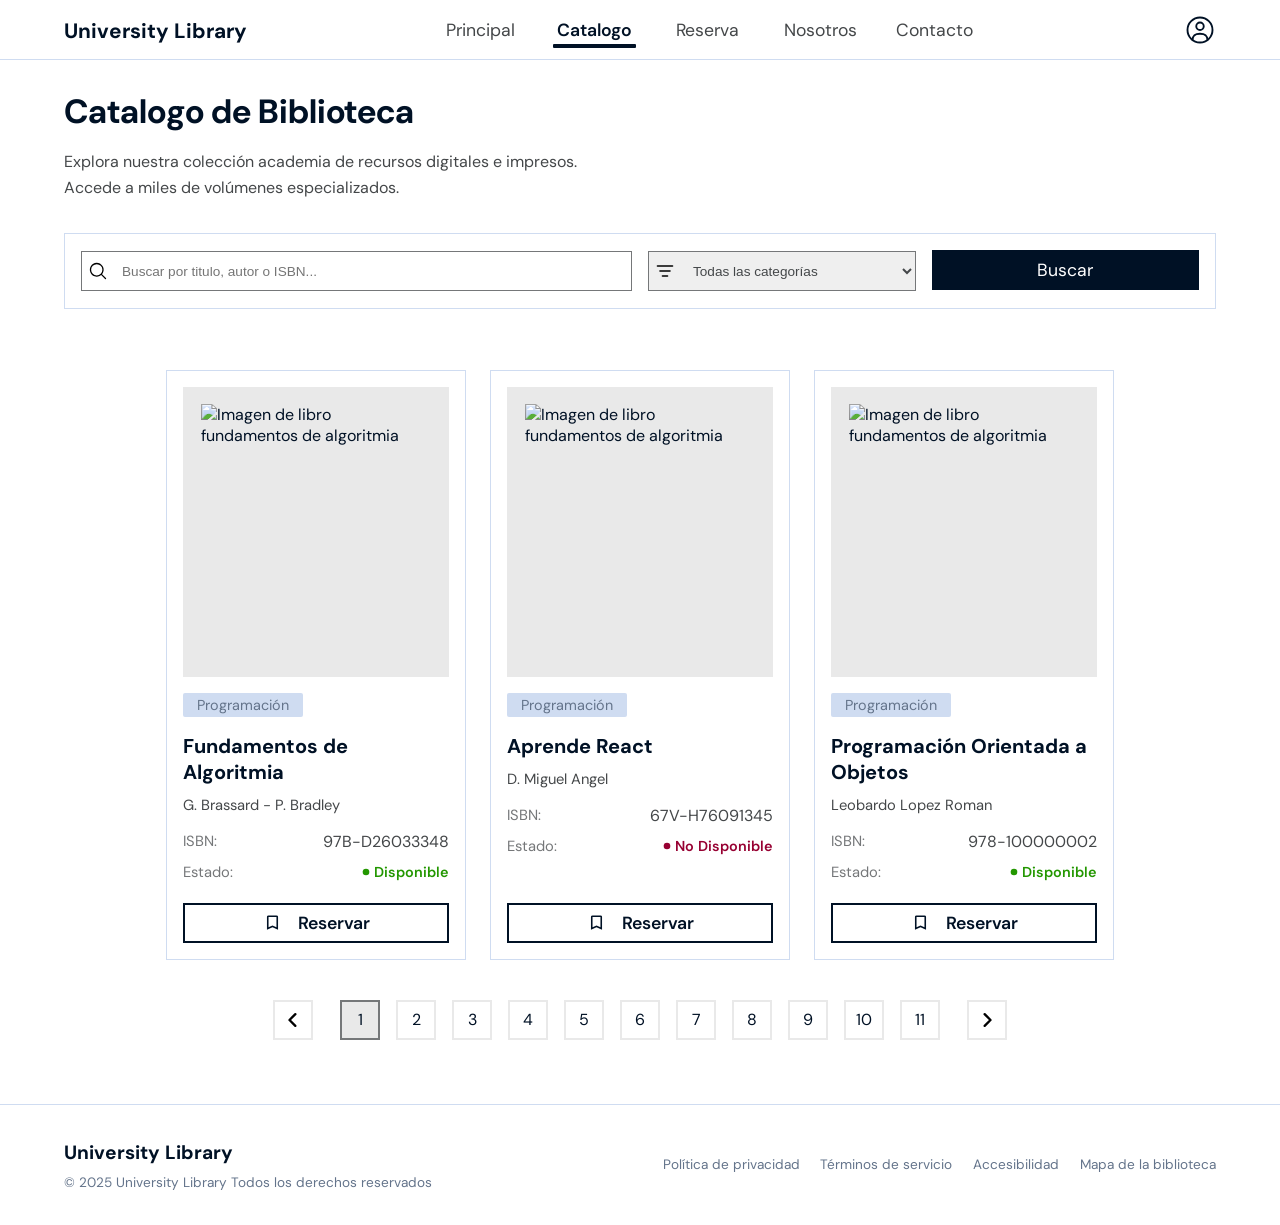
==== commit 92ec5152: "funcionalidades con javascript aplicadas" ====
--- a/catalogo.html
+++ b/catalogo.html
@@ -12,6 +12,7 @@
     <link rel="stylesheet" href="./styles/components.css" />
     <link rel="stylesheet" href="./styles/pages/catalog.css" />
     <link rel="stylesheet" href="./styles/responsive/r-catalog.css" />
+
     <title>Catalogo</title>
   </head>
   <body class="overflow">
@@ -105,11 +106,15 @@
                 d="M3 6h18M6 12h12m-9 6h6"
               />
             </svg>
-            <select class="form_catInput">
+            <select class="form_catInput form__selectCategory">
               <option value="">Todas las categorías</option>
-              <option value="">Terror</option>
-              <option value="">Acción</option>
-              <option value="">Romance</option>
+              <option value="Programacion">Programación</option>
+              <option value="Bases de Datos">Bases de Datos</option>
+              <option value="Redes">Redes</option>
+              <option value="Inteligencia Artificial">
+                Inteligencia Artificial
+              </option>
+              <option value="Desarrollo Web">Desarrollo Web</option>
             </select>
           </div>
           <button class="btn__blue form__cnBtn">Buscar</button>
@@ -117,180 +122,15 @@
       </section>
       <!--Contenedor de cartas de libros-->
       <section class="bookCard__section">
-        <section class="bookCard__container">
-          <article class="bookCard">
-            <figure class="bookCard__figure">
-              <img
-                src="./Images/Img_books/Fundamentos_algoritmia.jpg"
-                alt="Imagen de libro fundamentos de algoritmia"
-                class="bookCard__img"
-              />
-            </figure>
-            <div class="bookCard__bookInfo">
-              <p class="bookCard__categoryText">Ciencias</p>
-              <div class="bookCard__bookData">
-                <h3 class="bookCard__bookTitle">Fundamentos de Algoritmia</h3>
-                <p class="bookCard__bookAutor">G. Brassard - P. Bradley</p>
-              </div>
-              <div class="bookCard__bookData">
-                <div class="bookCard__bookDataState">
-                  <p class="bookCard__isbnText">ISBN:</p>
-                  <p class="bookCard__isbnNumber">97B-D26033348</p>
-                </div>
-                <div class="bookCard__bookDataState">
-                  <p class="bookCard__isbnText">Estado:</p>
-                  <p class="bookCard__bookState">
-                    <svg
-                      xmlns="http://www.w3.org/2000/svg"
-                      width="50"
-                      height="50"
-                      viewBox="0 0 24 24"
-                      class="bookCard__iconState"
-                    >
-                      <path
-                        fill="#239700"
-                        d="M12 17a5 5 0 1 1 0-10a5 5 0 0 1 0 10Z"
-                      />
-                    </svg>
-                    Disponible
-                  </p>
-                </div>
-              </div>
-            </div>
-            <button class="btn__blue bookCard__btnReserve">
-              <svg
-                xmlns="http://www.w3.org/2000/svg"
-                width="19"
-                height="19"
-                viewBox="0 0 24 24"
-                class="bookCard__iconReserve"
-              >
-                <path
-                  fill="#001125"
-                  d="M5 21V5q0-.825.588-1.412T7 3h10q.825 0 1.413.588T19 5v16l-7-3zm2-3.05l5-2.15l5 2.15V5H7zM7 5h10z"
-                />
-              </svg>
-              Reservar
-            </button>
-          </article>
-          <article class="bookCard">
-            <figure class="bookCard__figure">
-              <img
-                src="./Images/Img_books/Historia_del_arte.png"
-                alt="Imagen de libro fundamentos de algoritmia"
-                class="bookCard__img"
-              />
-            </figure>
-            <div class="bookCard__bookInfo">
-              <p class="bookCard__categoryText">Arte</p>
-              <div class="bookCard__bookData">
-                <h3 class="bookCard__bookTitle">Historia del Arte</h3>
-                <p class="bookCard__bookAutor">C. Millan</p>
-              </div>
-              <div class="bookCard__bookData">
-                <div class="bookCard__bookDataState">
-                  <p class="bookCard__isbnText">ISBN:</p>
-                  <p class="bookCard__isbnNumber">45A-G56317299</p>
-                </div>
-                <div class="bookCard__bookDataState">
-                  <p class="bookCard__isbnText">Estado:</p>
-                  <p class="bookCard__bookState">
-                    <svg
-                      xmlns="http://www.w3.org/2000/svg"
-                      width="50"
-                      height="50"
-                      viewBox="0 0 24 24"
-                      class="bookCard__iconState"
-                    >
-                      <path
-                        fill="#239700"
-                        d="M12 17a5 5 0 1 1 0-10a5 5 0 0 1 0 10Z"
-                      /></svg
-                    >Disponible
-                  </p>
-                </div>
-              </div>
-            </div>
-            <button class="btn__blue bookCard__btnReserve">
-              <svg
-                xmlns="http://www.w3.org/2000/svg"
-                width="19"
-                height="19"
-                viewBox="0 0 24 24"
-                class="bookCard__iconReserve"
-              >
-                <path
-                  fill="#001125"
-                  d="M5 21V5q0-.825.588-1.412T7 3h10q.825 0 1.413.588T19 5v16l-7-3zm2-3.05l5-2.15l5 2.15V5H7zM7 5h10z"
-                />
-              </svg>
-              Reservar
-            </button>
-          </article>
-          <article class="bookCard">
-            <figure class="bookCard__figure">
-              <img
-                src="./Images/Img_books/aprende-react.png"
-                alt="Imagen de libro aprendiendo React"
-                class="bookCard__img"
-              />
-            </figure>
-            <div class="bookCard__bookInfo">
-              <p class="bookCard__categoryText">Programación</p>
-              <div class="bookCard__bookData">
-                <h3 class="bookCard__bookTitle">Aprendiendo React</h3>
-                <p class="bookCard__bookAutor">D. Miguel Angel</p>
-              </div>
-              <div class="bookCard__bookData">
-                <div class="bookCard__bookDataState">
-                  <p class="bookCard__isbnText">ISBN:</p>
-                  <p class="bookCard__isbnNumber">67V-H76091345</p>
-                </div>
-                <div class="bookCard__bookDataState">
-                  <p class="bookCard__isbnText">Estado:</p>
-                  <p
-                    class="bookCard__bookState bookCard__bookkStateNotAvailable"
-                  >
-                    <svg
-                      xmlns="http://www.w3.org/2000/svg"
-                      width="50"
-                      height="50"
-                      viewBox="0 0 24 24"
-                      class="bookCard__iconState"
-                    >
-                      <path
-                        fill="#970000"
-                        d="M12 17a5 5 0 1 1 0-10a5 5 0 0 1 0 10Z"
-                      /></svg
-                    >No Disponible
-                  </p>
-                </div>
-              </div>
-            </div>
-            <button class="btn__blue bookCard__btnReserve">
-              <svg
-                xmlns="http://www.w3.org/2000/svg"
-                width="19"
-                height="19"
-                viewBox="0 0 24 24"
-                class="bookCard__iconReserve"
-              >
-                <path
-                  fill="#001125"
-                  d="M5 21V5q0-.825.588-1.412T7 3h10q.825 0 1.413.588T19 5v16l-7-3zm2-3.05l5-2.15l5 2.15V5H7zM7 5h10z"
-                />
-              </svg>
-              Reservar
-            </button>
-          </article>
-        </section>
+        <section class="bookCard__container"></section>
+        <!--Contenedor de pagination-->
         <div class="catalog__pagination">
           <svg
             xmlns="http://www.w3.org/2000/svg"
             width="30"
             height="30"
             viewBox="0 0 24 24"
-            class="pagination__iconChevron"
+            class="pagination__iconChevron prev"
           >
             <path
               fill="none"
@@ -309,17 +149,13 @@
               />
             </path>
           </svg>
-          <ul class="pagination__list">
-            <li class="pagination__li">1</li>
-            <li class="pagination__li">2</li>
-            <li class="pagination__li">3</li>
-          </ul>
+          <ul class="pagination__list"></ul>
           <svg
             xmlns="http://www.w3.org/2000/svg"
             width="50"
             height="50"
             viewBox="0 0 24 24"
-            class="pagination__iconChevron"
+            class="pagination__iconChevron next"
           >
             <path
               fill="none"
@@ -362,5 +198,5 @@
       </div>
     </footer>
   </body>
-  <script src="./js/main.js"></script>
+  <script type="module" src="./js/main.js"></script>
 </html>
--- a/styles/layout.css
+++ b/styles/layout.css
@@ -71,6 +71,29 @@
 .header__navList h2 {
   padding-bottom: 15px;
 }
+.header__navLi::after {
+  position: absolute;
+  left: 0;
+  bottom: -7px;
+  content: "";
+  display: block;
+  height: 4px;
+  width: 0%;
+  background-color: var(--c-primary);
+  border-radius: 1px;
+  transition: width 0.3s ease-in-out;
+}
+.header__navLi:hover::after {
+  width: 100%;
+}
+.header__navLi--active::after {
+  width: 100%;
+}
+.header__navLi--active .header__navLink {
+  font-weight: 600;
+  color: var(--c-primary);
+  pointer-events: none;
+}
 .header__navLink {
   font-size: 1.1rem;
   transition: all 0.3s ease-in-out;
@@ -214,21 +237,7 @@
       color: var(--c-primary);
     }
   }
-  .header__navLi::after {
-    position: absolute;
-    left: 0;
-    bottom: -7px;
-    content: "";
-    display: block;
-    height: 4px;
-    width: 0%;
-    background-color: var(--c-primary);
-    border-radius: 1px;
-    transition: width 0.3s ease-in-out;
-  }
-  .header__navLi:hover::after {
-    width: 100%;
-  }
+
   /*Footer Styles*/
   .footer__container {
     grid-template-columns: 380px 570px;
--- a/styles/pages/catalog.css
+++ b/styles/pages/catalog.css
@@ -26,10 +26,12 @@
 }
 .form__cnInput {
   position: relative;
-  display: grid;
+  display: flex;
   align-items: center;
 }
 .form_catInput {
+  display: flex;
+  align-items: center;
   width: 100%;
   height: 40px;
   font-size: 0.85rem;
@@ -39,6 +41,25 @@
   border: 1px solid var(--c-secondary-light);
   outline: none;
 }
+select,
+select::picker(select) {
+  appearance: base-select;
+  background-color: var(--c-neutral);
+  border-radius: 0;
+}
+select::picker(select) {
+  margin-top: 6px;
+  padding: 6px;
+  color: var(--c-primary);
+  border: 1px solid var(--c-secondary-light);
+}
+select::picker(select) option {
+  padding-block: 3px;
+  cursor: pointer;
+}
+select::picker(select) option:hover {
+  background-color: var(--c-secondary-extra-light);
+}
 .form_iconInput {
   position: absolute;
   left: 7px;
@@ -48,28 +69,33 @@
   display: grid;
   justify-items: center;
   width: 100%;
+  gap: 30px;
   margin-top: 1.8rem;
   margin-bottom: 4rem;
 }
+/*================================================*/
+/*BookCard Container Styles*/
 .bookCard__container {
   display: grid;
-  justify-items: center;
+  justify-content: center;
   gap: 1.5rem;
   width: 100%;
-  margin-bottom: 2.3rem;
+  max-width: 1000px;
+  height: 600px;
 }
 .bookCard {
   position: relative;
   width: 100%;
-  max-width: 320px;
+  max-width: 300px;
+  max-height: 590px;
   padding: 1rem;
   padding-bottom: 56px;
   border: 1px solid var(--c-tertiary-light);
 }
 .bookCard__figure {
   width: 100%;
-  height: 320px;
-  padding: 1.2rem;
+  height: 290px;
+  padding: 1.1rem;
   background-color: var(--c-secondary-extra-light);
 }
 .bookCard__img {
@@ -98,7 +124,7 @@
   gap: 10px;
 }
 .bookCard__bookTitle {
-  font-size: 1.5rem;
+  font-size: 1.25rem;
 }
 .bookCard__bookAutor {
   font-size: 0.92rem;
@@ -126,9 +152,13 @@
   width: 16px;
   height: 16px;
 }
-.bookCard__bookkStateNotAvailable {
+.bookCard__bookStateNotAvailable {
   color: var(--c-red);
 }
+.bookCard__bookStateNotAvailable .bookCard__iconState path {
+  fill: var(--c-red);
+}
+
 .bookCard__btnReserve {
   position: absolute;
   left: 1rem;
@@ -150,7 +180,7 @@
   justify-content: center;
   gap: 1.7rem;
   width: 100%;
-  max-width: 400px;
+  max-width: 800px;
 }
 .pagination__list {
   display: flex;
@@ -181,5 +211,12 @@
     border-color: var(--c-secondary-light);
   }
 }
-
+.pagination--active {
+  background-color: var(--c-secondary-extra-light);
+  border-color: var(--c-secondary-light);
+  pointer-events: none;
+}
+.prev--inactive {
+  pointer-events: none;
+}
 /*--------------------------------------------------------------*/
--- a/styles/responsive/r-catalog.css
+++ b/styles/responsive/r-catalog.css
@@ -18,7 +18,7 @@
   }
   /*Cards Books*/
   .bookCard__container {
-    grid-template-columns: repeat(auto-fit, 320px);
+    grid-template-columns: repeat(3, 300px);
     justify-content: center;
   }
 }
